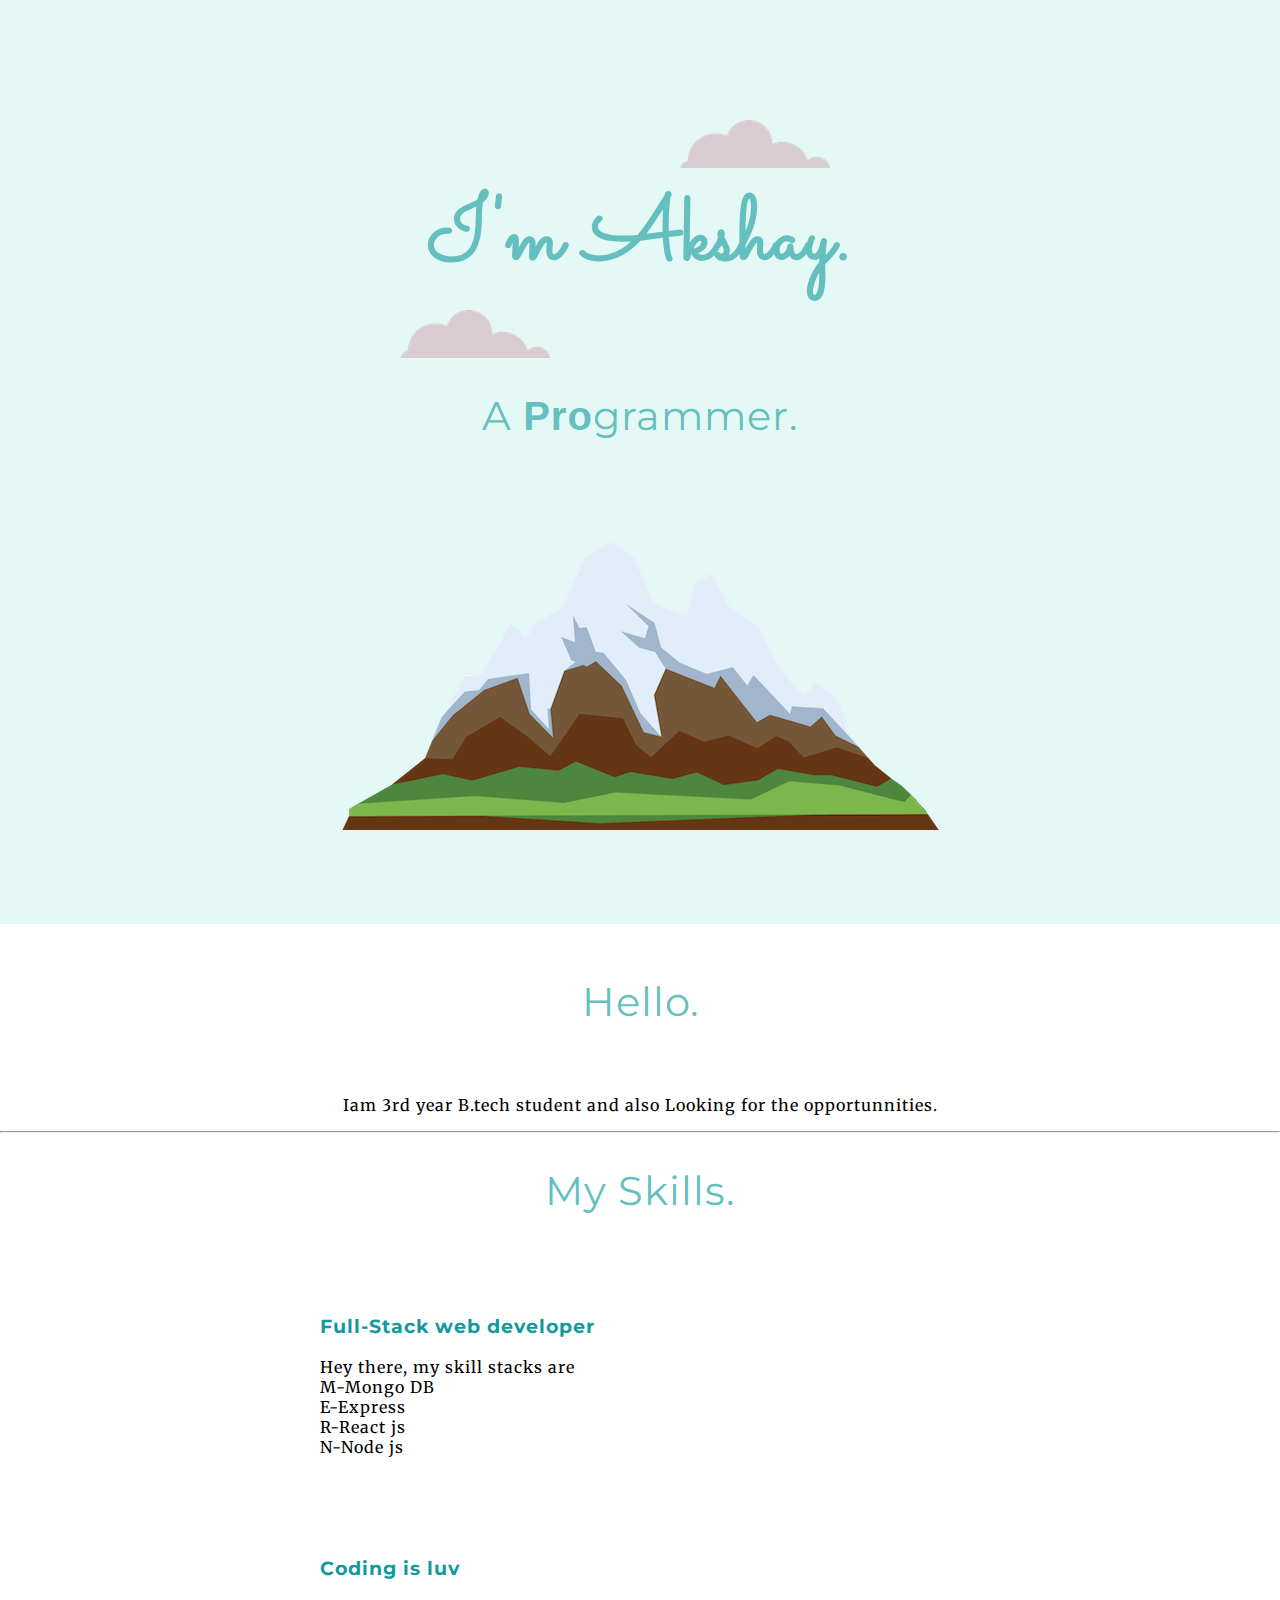
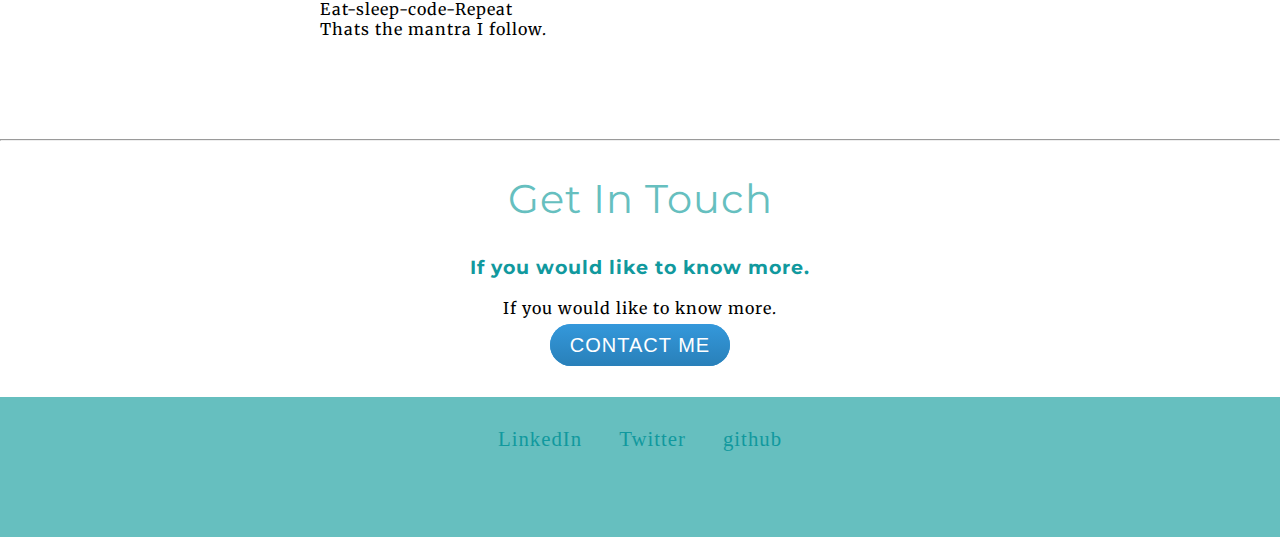
==== index.html @ 8cd8f0e1 "Add files via upload" ====
<!DOCTYPE html>
<html lang="en" dir="ltr">

<head>
  <meta charset="utf-8">
  <title>Akshay Bhat</title>
  <link rel="stylesheet" type="text/css" href="styles.css">
  <link rel="icon" href="favicon.ico">
  <link rel="preconnect" href="https://fonts.googleapis.com">
  <link rel="preconnect" href="https://fonts.gstatic.com" crossorigin>
  <link href="https://fonts.googleapis.com/css2?family=Merriweather&family=Montserrat&family=Sacramento&display=swap" rel="stylesheet">
</head>

<body>
  <div class="top_container">
    <img class="top_cloud" src="images/cloud.png" alt="cloud-img">
    <h1>I'm Akshay.</h1>
    <h2>A <span class="pro">Pro</span>grammer.</h2>
    <img class="bottom_cloud" src="images/cloud.png" alt="cloud-img">
    <img class="mountain" src="images/mountain.png" alt="mountain-img">
  </div>
  <div class="middle_container">
    <div class="profile">
      <img src="" alt="">
      <h2>Hello.</h2>
      <img class="profile_pic" src="images\akshay.png" alt="">
      <p>Iam 3rd year B.tech student and also Looking for the opportunnities.</p>
    </div>
    <hr>
    <div class="skills">
      <h2>My Skills.</h2>
      <div class="skill-row">
        <img class="skill-img"src="https://media3.giphy.com/media/qgQUggAC3Pfv687qPC/200.webp?cid=ecf05e47rblvemvzu76cde0ajbqgbq8ne1es19pdgozkj8kk&rid=200.webp&ct=g" alt="">
        <h3>Full-Stack web developer</h3>
        <p class="skill-text">Hey there, my skill stacks are <br> M-Mongo DB <br>
          E-Express <br>
          R-React js <br>
          N-Node js</p>
      </div>
      <div class="skill-row">
        <img class="skill-img2" src="https://media1.giphy.com/media/wGEymBvo6FUlR9bbda/200w.webp?cid=ecf05e472tnfd0hkhue0p1iyehwsfa4y34s9rmuuv1a8dp82&rid=200w.webp&ct=g" alt="">
        <h3>Coding is luv</h3>
        <p  class="skill-text2">Eat-sleep-code-Repeat <br /> Thats the mantra I follow.</p>
      </div>
    </div>
    <hr>
    <div class="contact-me">
      <h2>Get In Touch</h2>
      <h3>If you would like to know more.</h3>
      <p>If you would like to know more.</p>
      <a class="btn" href="mailto:akshaybhat1206@email.com">CONTACT ME</a>
    </div>
    <div class="bottom_container">
      <a class="footer-link" href="https://www.linkedin.com/">LinkedIn</a>
      <a class="footer-link" href="https://twitter.com/">Twitter</a>
      <a class="footer-link" href="https://github.com/Akshay-K-Bhat">github</a>
    </div>
</body>

</html>
---- styles.css ----
body {
  margin: 0;
  text-align: center;
  font-family: 'Merriweather', serif;
  letter-spacing: 1px;
}

h1 {
  margin-top: 0px auto 0 auto 0;
  font-family: 'Sacramento', cursive;
  font-size: 5.625rem;
  color: #66BFBF;
  line-height: 2;
}

h2 {
  font-family: 'Montserrat', sans-serif;
  font-weight: normal;
  font-size: 2.5rem;
  color: #66BFBF;
}

.profile_pic {
  width: 15%;
}

h3 {
  font-family: 'Montserrat', sans-serif;
  color: #11999E;
}

.top_container {
  background-color: #E4F9F5;
  position: relative;
  padding: 90px;
}

.middle_container {

}

.bottom_container {

}

.bottom_cloud {
  position: absolute;
  left: 400px;
  top: 310px;
}

.pro {
  font-weight: bold;
  font-family: sans-serif;
}

.top_cloud {
  position: absolute;
  right: 450px;
  top: 120px;
}

.mountain {
  position:relative;
  margin: 0 auto 0 auto;
}

.footer-link {
  color: #11999E;
}


.skill-row {
  width: 50%;
  margin:100px auto 100px auto;
  text-align: left;
}

.skill-img {
  width: 25%;
  float: left;
  margin-right: 30px;
}

.skill-img2 {
  width: 25%;
  float: right;
  margin-left:30px;
}

.btn {
  background: #3498db;
  background-image: -webkit-linear-gradient(top, #3498db, #2980b9);
  background-image: -moz-linear-gradient(top, #3498db, #2980b9);
  background-image: -ms-linear-gradient(top, #3498db, #2980b9);
  background-image: -o-linear-gradient(top, #3498db, #2980b9);
  background-image: linear-gradient(to bottom, #3498db, #2980b9);
  -webkit-border-radius: 28;
  -moz-border-radius: 28;
  border-radius: 28px;
  font-family: Arial;
  color: #ffffff;
  font-size: 20px;
  padding: 10px 20px 10px 20px;
  text-decoration: none;
}

.btn:hover {
  background: #3cb0fd;
  text-decoration: none;
}

.bottom_container{
  height: 80px;
  margin-top: 40px;
  background-color: #66BFBF;
  padding: 30px;

}


a{
color:  #11999E;
font-family:serif;
text-decoration: none;
font-weight: 500;
font-size: 1.3rem;
margin: 1rem;
}
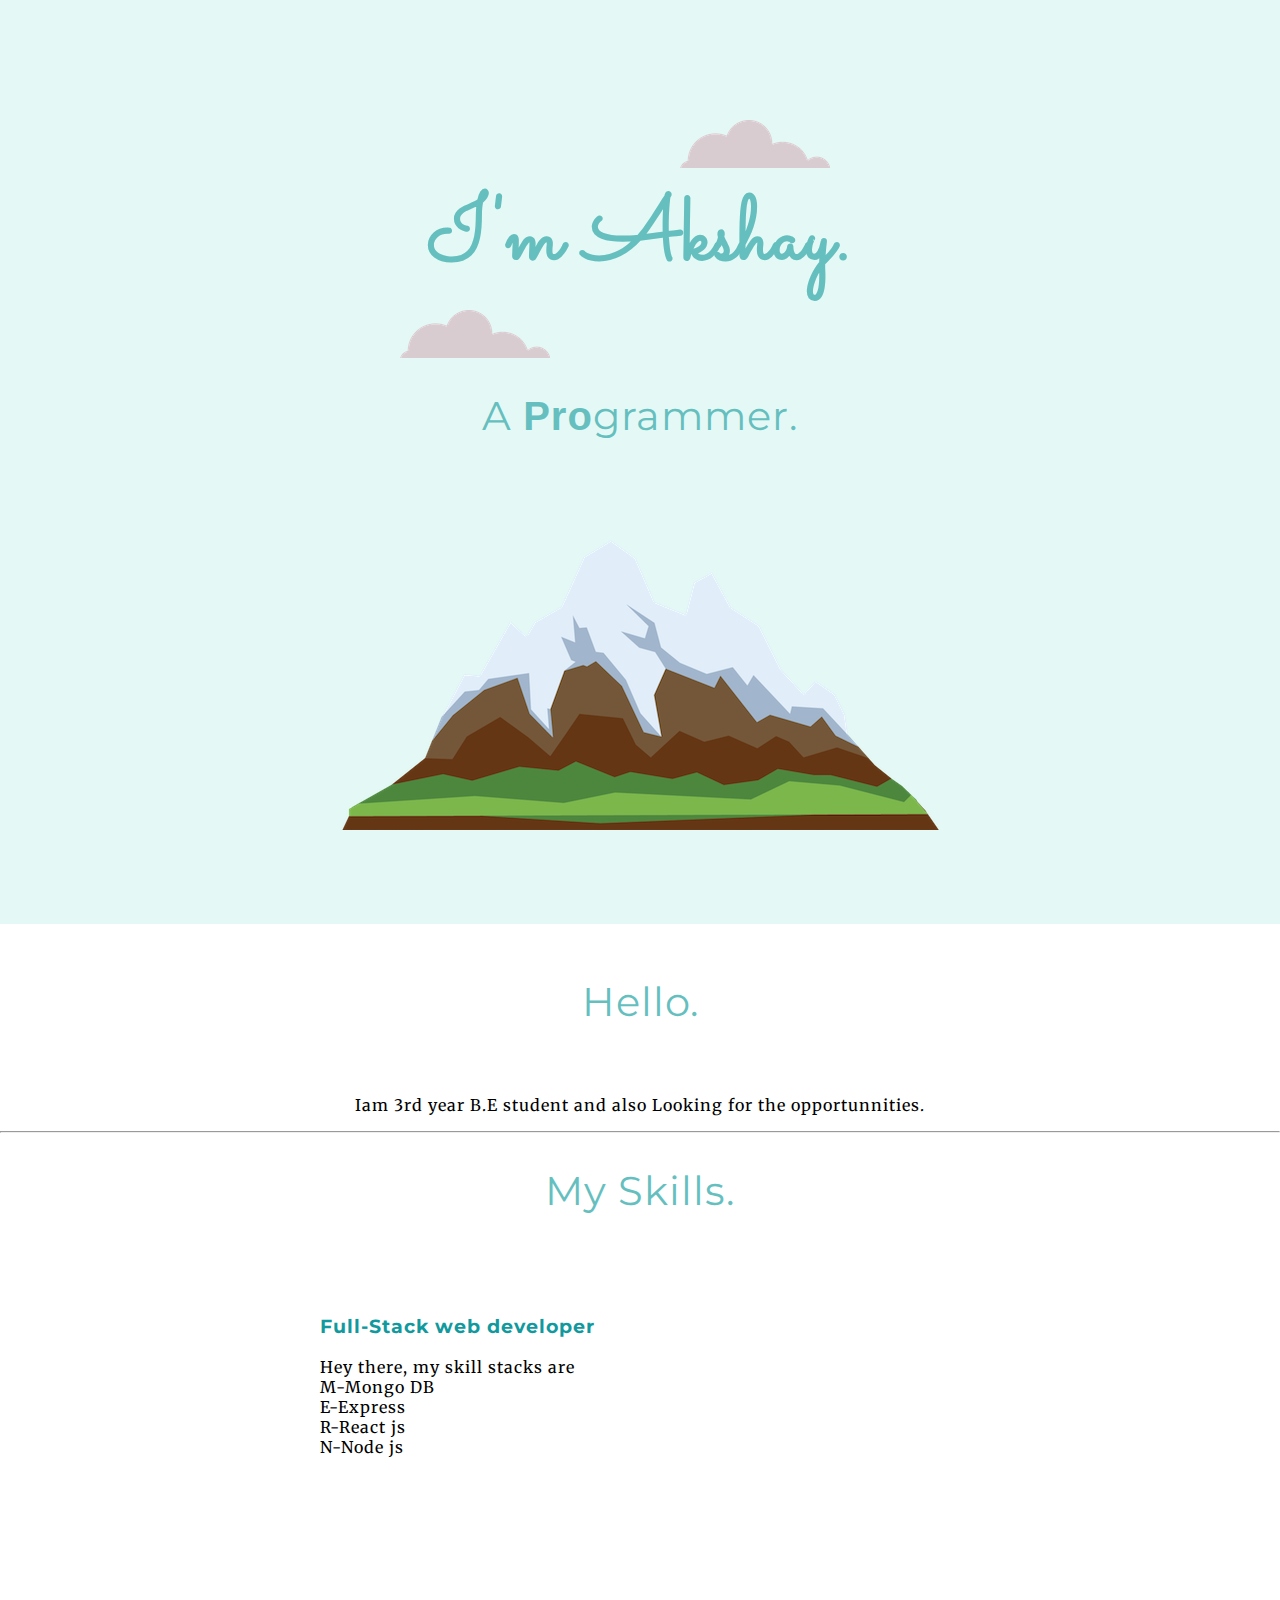
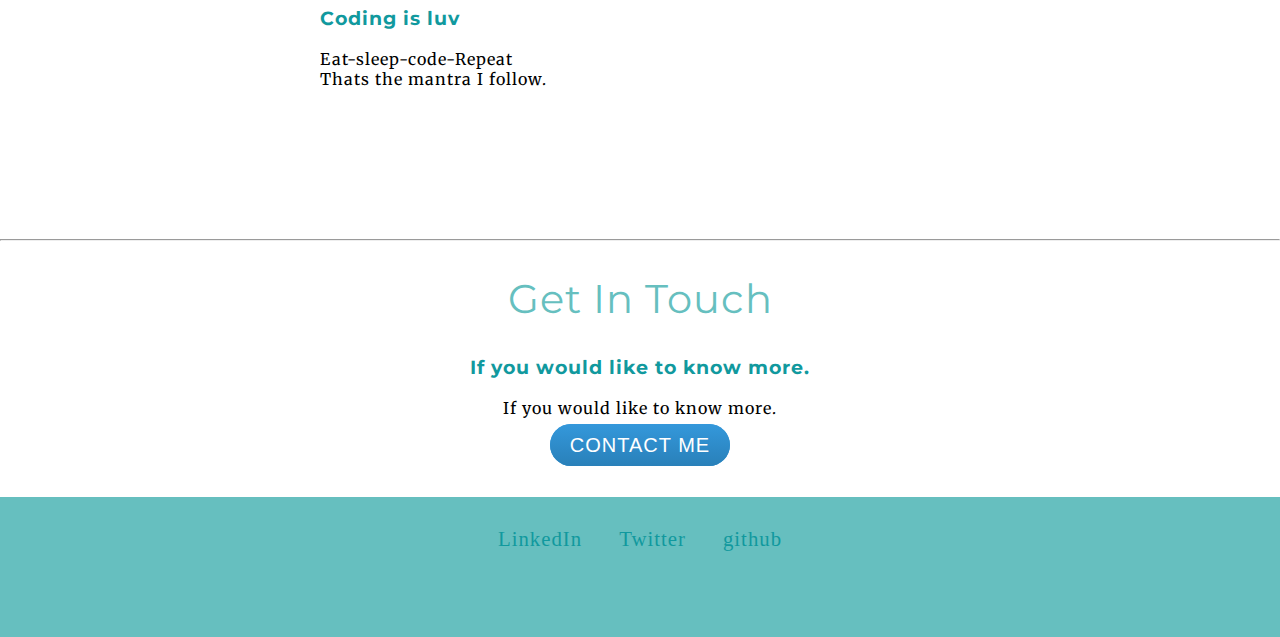
==== commit 0a0cbba5: "Update index.html" ====
--- a/index.html
+++ b/index.html
@@ -24,7 +24,7 @@
       <img src="" alt="">
       <h2>Hello.</h2>
       <img class="profile_pic" src="images\akshay.png" alt="">
-      <p>Iam 3rd year B.tech student and also Looking for the opportunnities.</p>
+      <p>Iam 3rd year B.E student and also Looking for the opportunnities.</p>
     </div>
     <hr>
     <div class="skills">
--- a/styles.css
+++ b/styles.css
@@ -72,7 +72,7 @@
 
 .skill-row {
   width: 50%;
-  margin:100px auto 100px auto;
+  margin:100px auto 150px auto;
   text-align: left;
 }
 
@@ -85,7 +85,7 @@
 .skill-img2 {
   width: 25%;
   float: right;
-  margin-left:30px;
+  margin-left:20px;
 }
 
 .btn {
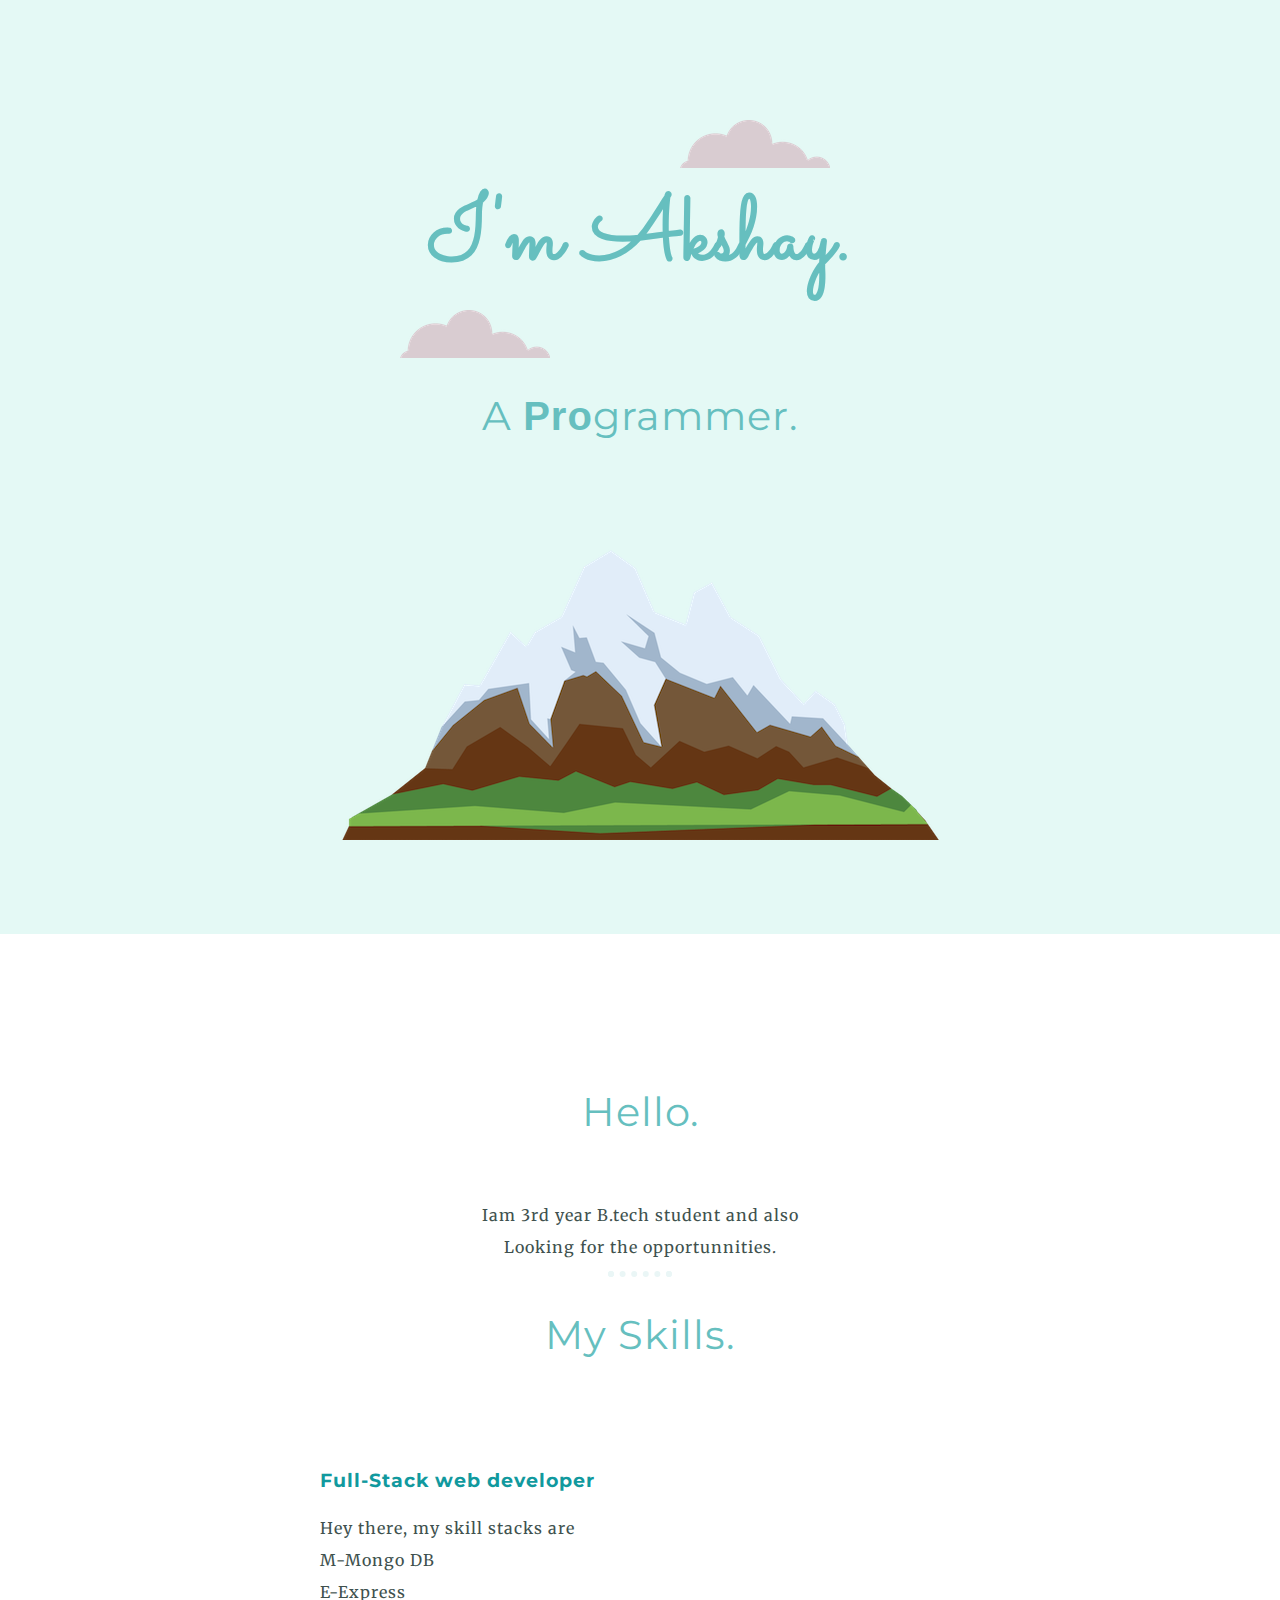
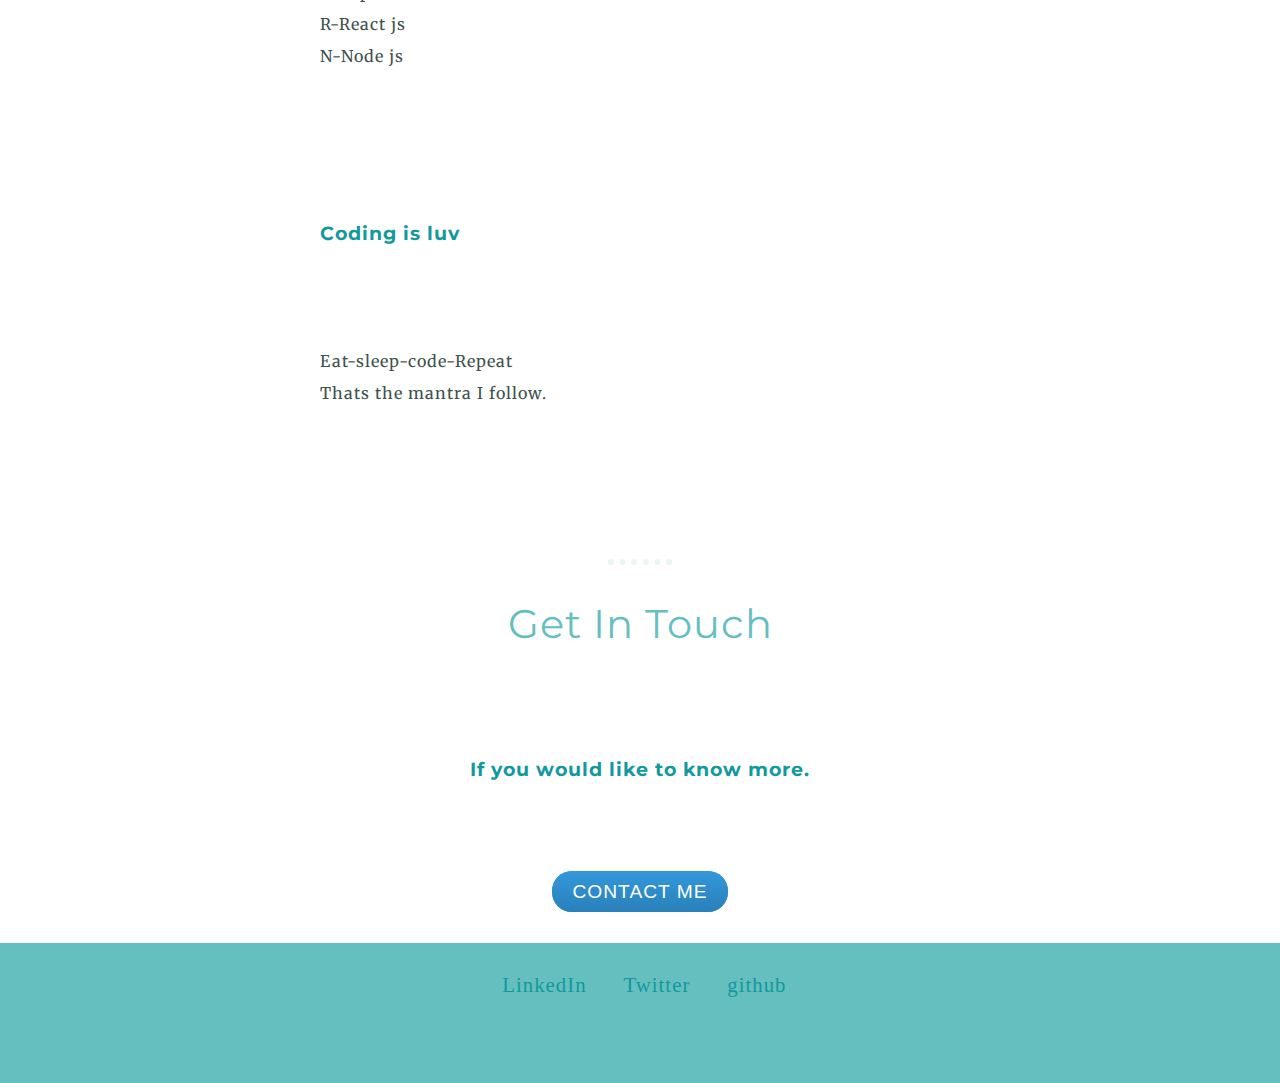
==== commit a4d3b8bd: "Add files via upload" ====
--- a/index.html
+++ b/index.html
@@ -24,7 +24,7 @@
       <img src="" alt="">
       <h2>Hello.</h2>
       <img class="profile_pic" src="images\akshay.png" alt="">
-      <p>Iam 3rd year B.E student and also Looking for the opportunnities.</p>
+      <p class="intro">Iam 3rd year B.tech student and also Looking for the opportunnities.</p>
     </div>
     <hr>
     <div class="skills">
@@ -47,8 +47,7 @@
     <div class="contact-me">
       <h2>Get In Touch</h2>
       <h3>If you would like to know more.</h3>
-      <p>If you would like to know more.</p>
-      <a class="btn" href="mailto:akshaybhat1206@email.com">CONTACT ME</a>
+      <a class="btn" href="mailto:akshaybhat1206@gmail.com">CONTACT ME</a>
     </div>
     <div class="bottom_container">
       <a class="footer-link" href="https://www.linkedin.com/">LinkedIn</a>
--- a/styles.css
+++ b/styles.css
@@ -3,6 +3,7 @@
   text-align: center;
   font-family: 'Merriweather', serif;
   letter-spacing: 1px;
+  color: #40514E;
 }
 
 h1 {
@@ -18,15 +19,27 @@
   font-weight: normal;
   font-size: 2.5rem;
   color: #66BFBF;
+  padding-bottom: 10px;
 }
 
 .profile_pic {
   width: 15%;
 }
 
+p {
+  line-height: 2;
+}
 h3 {
   font-family: 'Montserrat', sans-serif;
   color: #11999E;
+  margin: 100px auto;
+}
+
+hr {
+  border: dotted #EAF6F6 6px;
+  border-bottom: none;
+  width: 4%;
+
 }
 
 .top_container {
@@ -36,7 +49,7 @@
 }
 
 .middle_container {
-
+  margin: 100px  0;
 }
 
 .bottom_container {
@@ -52,6 +65,11 @@
 .pro {
   font-weight: bold;
   font-family: sans-serif;
+}
+
+.intro {
+  width: 30%;
+  margin: auto;
 }
 
 .top_cloud {
@@ -77,15 +95,20 @@
 }
 
 .skill-img {
-  width: 25%;
+  width: 35%;
+  margin-right: 30px;
   float: left;
-  margin-right: 30px;
 }
 
 .skill-img2 {
-  width: 25%;
+  width: 35%;
   float: right;
   margin-left:20px;
+}
+
+.skill-text {
+  width: 100%;
+  margin-top: -80px;
 }
 
 .btn {
@@ -95,12 +118,12 @@
   background-image: -ms-linear-gradient(top, #3498db, #2980b9);
   background-image: -o-linear-gradient(top, #3498db, #2980b9);
   background-image: linear-gradient(to bottom, #3498db, #2980b9);
-  -webkit-border-radius: 28;
-  -moz-border-radius: 28;
-  border-radius: 28px;
+  -webkit-border-radius: 20;
+  -moz-border-radius: 20;
+  border-radius: 20px;
   font-family: Arial;
   color: #ffffff;
-  font-size: 20px;
+  font-size: 1.2rem;
   padding: 10px 20px 10px 20px;
   text-decoration: none;
 }
@@ -112,9 +135,11 @@
 
 .bottom_container{
   height: 80px;
+  width: 96%;
   margin-top: 40px;
   background-color: #66BFBF;
   padding: 30px;
+  position: absolute;
 
 }
 
@@ -125,5 +150,10 @@
 text-decoration: none;
 font-weight: 500;
 font-size: 1.3rem;
-margin: 1rem;
+margin: 1rem  1rem;
 }
+
+
+a:hover{
+   color: #EAF6F6;
+}
